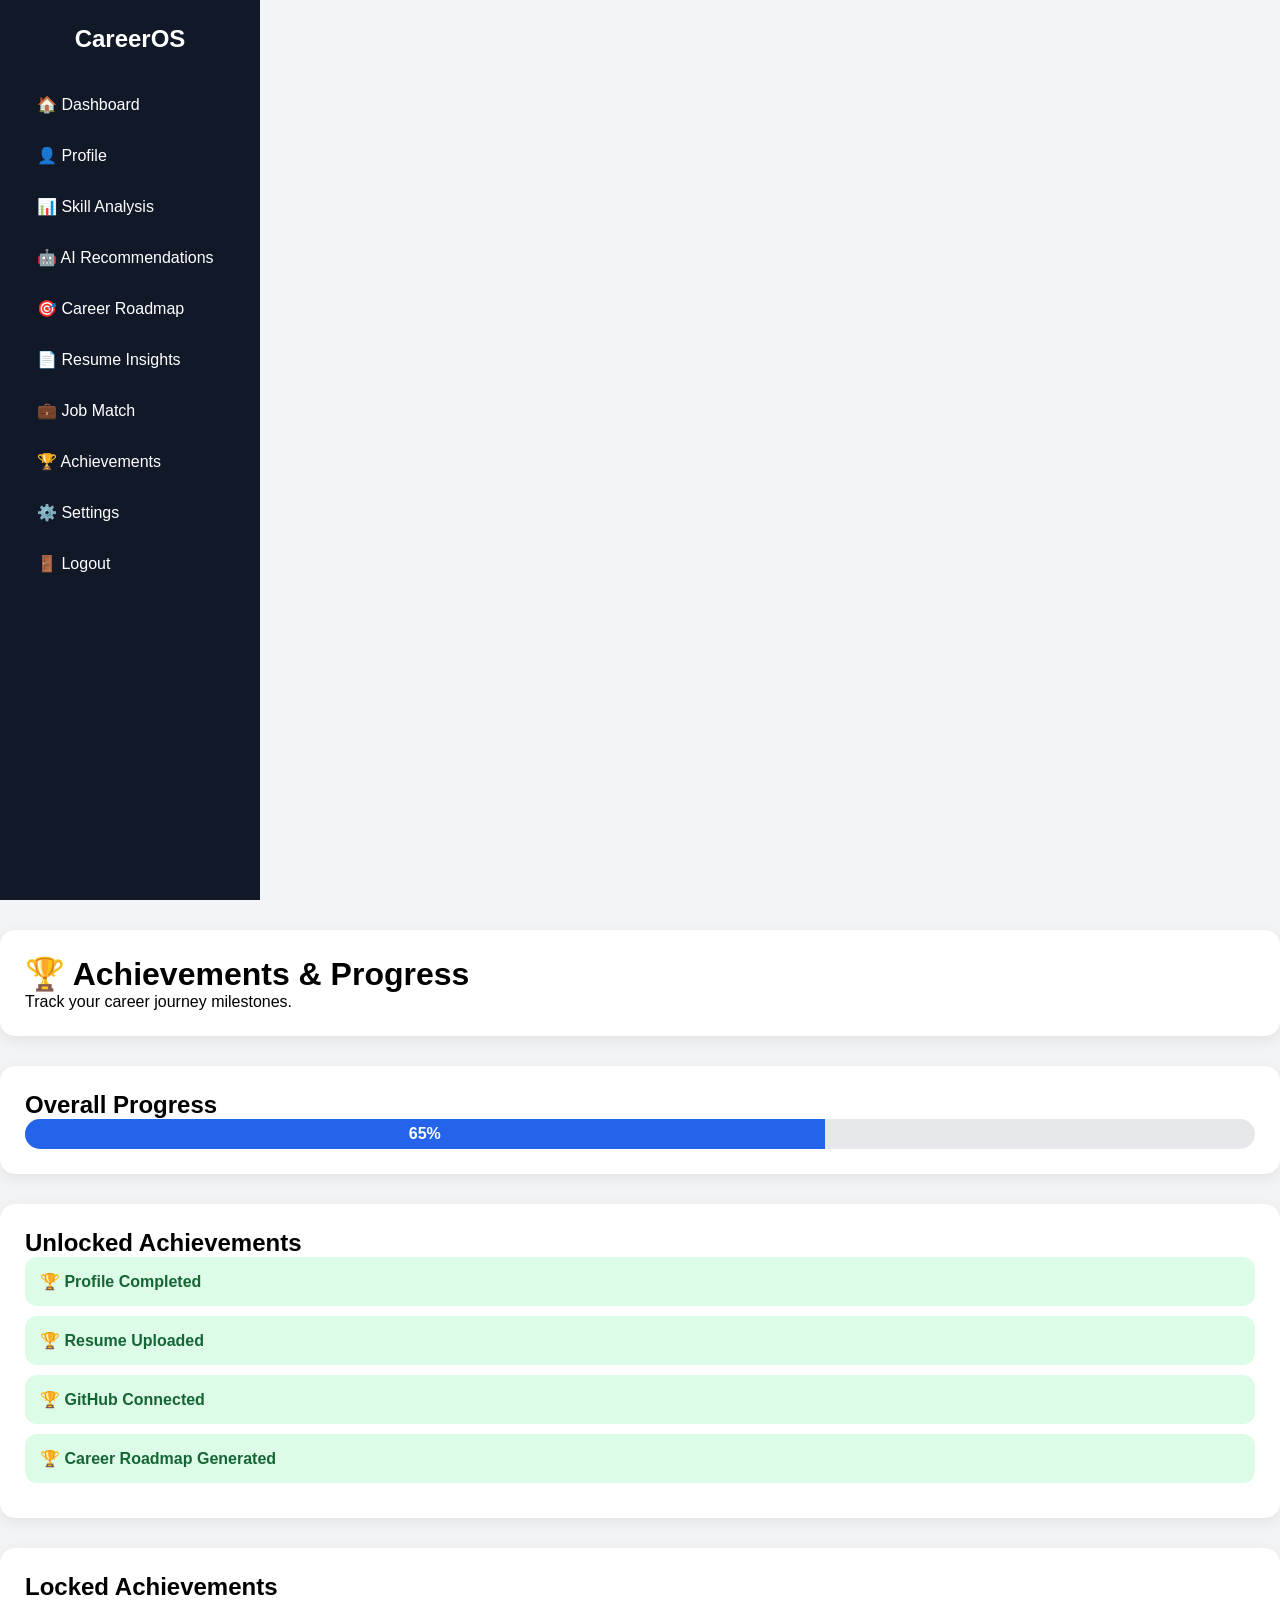
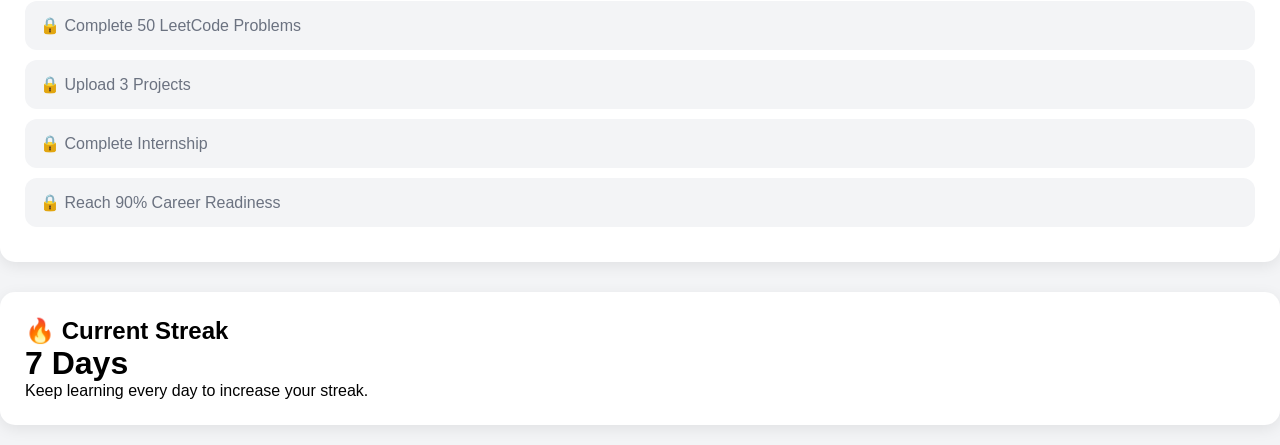
==== achievements.html @ e2b01dc5 "Initial commit" ====
<!DOCTYPE html>
<html lang="en">
<head>

<meta charset="UTF-8">
<meta name="viewport" content="width=device-width, initial-scale=1.0">

<title>CareerOS - Achievements</title>

<link rel="stylesheet" href="css/style.css">

</head>
<body>
    <div class="layout">

    <div class="sidebar">

        <h2>CareerOS</h2>

        <a href="dashboard.html">🏠 Dashboard</a>

        <a href="profile-view.html">👤 Profile</a>

        <a href="skill-analysis.html">📊 Skill Analysis</a>

        <a href="ai-recommendations.html">🤖 AI Recommendations</a>

        <a href="roadmap.html">🎯 Career Roadmap</a>

        <a href="resume-insights.html">📄 Resume Insights</a>

        <a href="job-match.html">💼 Job Match</a>

        <a href="achievements.html">🏆 Achievements</a>

        <a href="settings.html">⚙️ Settings</a>

        <a href="index.html">🚪 Logout</a>

    </div>

    <div class="main-content">

        <!-- Page Content Goes Here -->

    </div>

</div>



    <div class="section">

        <h1>🏆 Achievements & Progress</h1>

        <p>
            Track your career journey milestones.
        </p>

    </div>

    <div class="section">

        <h2>Overall Progress</h2>

        <div class="progress-bar">

            <div class="progress-fill">

                65%

            </div>

        </div>

    </div>

    <div class="section">

        <h2>Unlocked Achievements</h2>

        <div class="achievement-card">

            🏆 Profile Completed

        </div>

        <div class="achievement-card">

            🏆 Resume Uploaded

        </div>

        <div class="achievement-card">

            🏆 GitHub Connected

        </div>

        <div class="achievement-card">

            🏆 Career Roadmap Generated

        </div>

    </div>

    <div class="section">

        <h2>Locked Achievements</h2>

        <div class="locked-card">

            🔒 Complete 50 LeetCode Problems

        </div>

        <div class="locked-card">

            🔒 Upload 3 Projects

        </div>

        <div class="locked-card">

            🔒 Complete Internship

        </div>

        <div class="locked-card">

            🔒 Reach 90% Career Readiness

        </div>

    </div>

    <div class="section">

        <h2>🔥 Current Streak</h2>

        <h1>7 Days</h1>

        <p>
            Keep learning every day to increase your streak.
        </p>

    </div>



</body>
</html>
---- css/style.css ----
*{
    margin:0;
    padding:0;
    box-sizing:border-box;
    font-family:'Segoe UI',sans-serif;
}

body{
    background:#f5f7fb;
}

.container{
    display:flex;
    height:100vh;
}

/* LEFT SIDE */

.left-panel{
    width:50%;
    background:linear-gradient(135deg,#2563eb,#1e3a8a);
    color:white;
    padding:70px;
    display:flex;
    flex-direction:column;
    justify-content:center;
}

.logo{
    font-size:40px;
    font-weight:bold;
    margin-bottom:25px;
}

.left-panel h1{
    font-size:48px;
    line-height:1.2;
    margin-bottom:20px;
}

.left-panel p{
    font-size:18px;
    line-height:1.6;
    margin-bottom:35px;
}

.feature{
    background:rgba(255,255,255,0.12);
    padding:15px;
    border-radius:10px;
    margin-bottom:12px;
}

/* RIGHT SIDE */

.right-panel{
    width:50%;
    display:flex;
    justify-content:center;
    align-items:center;
}

.login-card{
    width:420px;
    background:white;
    padding:40px;
    border-radius:20px;
    box-shadow:0 10px 30px rgba(0,0,0,0.1);
}

.login-card h2{
    text-align:center;
    margin-bottom:10px;
}

.subtitle{
    text-align:center;
    color:gray;
    margin-bottom:25px;
}

input{
    width:100%;
    padding:14px;
    margin-bottom:15px;
    border:1px solid #d1d5db;
    border-radius:10px;
    font-size:15px;
}

.login-btn{
    width:100%;
    padding:14px;
    border:none;
    border-radius:10px;
    background:#2563eb;
    color:white;
    font-size:16px;
    cursor:pointer;
}

.login-btn:hover{
    background:#1d4ed8;
}

.divider{
    text-align:center;
    margin:20px 0;
    color:gray;
}

.google-btn{
    width:100%;
    padding:14px;
    border:1px solid #d1d5db;
    border-radius:10px;
    background:white;
    cursor:pointer;
}

.signup-text{
    text-align:center;
    margin-top:20px;
}

.signup-text a{
    color:#2563eb;
    text-decoration:none;
    font-weight:bold;
}
/* SIGNUP PAGE */

.signup-container{
    height:100vh;
    display:flex;
    justify-content:center;
    align-items:center;
    background:#f5f7fb;
}

.signup-card{
    width:500px;
    background:white;
    padding:40px;
    border-radius:20px;
    box-shadow:0 10px 30px rgba(0,0,0,0.1);
}

.signup-card h2{
    text-align:center;
    margin-bottom:10px;
}

.signup-card .subtitle{
    text-align:center;
    color:gray;
    margin-bottom:25px;
}

.signup-card input{
    width:100%;
    padding:14px;
    margin-bottom:15px;
    border:1px solid #d1d5db;
    border-radius:10px;
}

.signup-card button{
    width:100%;
    padding:14px;
    border:none;
    border-radius:10px;
    background:#2563eb;
    color:white;
    font-size:16px;
    cursor:pointer;
}

.signup-card button:hover{
    background:#1d4ed8;
}
/* PROFILE PAGE */

.profile-container{
    height:100vh;
    display:flex;
    justify-content:center;
    align-items:center;
    background:#f5f7fb;
}

.profile-card{
    width:550px;
    background:white;
    padding:40px;
    border-radius:20px;
    box-shadow:0 10px 30px rgba(0,0,0,0.1);
}

.profile-card h2{
    text-align:center;
    margin-bottom:10px;
}

.profile-card .subtitle{
    text-align:center;
    color:gray;
    margin-bottom:25px;
}

.profile-card input,
.profile-card select{
    width:100%;
    padding:14px;
    margin-bottom:15px;
    border:1px solid #d1d5db;
    border-radius:10px;
    font-size:15px;
}

.profile-card button{
    width:100%;
    padding:14px;
    border:none;
    border-radius:10px;
    background:#2563eb;
    color:white;
    font-size:16px;
    cursor:pointer;
}

.profile-card button:hover{
    background:#1d4ed8;
}
body{
    margin:0;
    padding:0;
    font-family:'Segoe UI',sans-serif;
    background:#f5f7fb;
}

.signup-container{
    height:100vh;
    display:flex;
    justify-content:center;
    align-items:center;
}

.signup-card{
    width:500px;
    background:white;
    padding:40px;
    border-radius:20px;
    box-shadow:0 10px 30px rgba(0,0,0,0.1);
}

.signup-card h2{
    text-align:center;
}

.subtitle{
    text-align:center;
    color:gray;
    margin-bottom:25px;
}

.signup-card input{
    width:100%;
    padding:14px;
    border:1px solid #ccc;
    border-radius:10px;
    margin-bottom:15px;
    font-size:15px;
}

.password-container{
    position:relative;
}

.password-container span{
    position:absolute;
    right:15px;
    top:15px;
    cursor:pointer;
}

.signup-card button{
    width:100%;
    padding:14px;
    background:#2563eb;
    color:white;
    border:none;
    border-radius:10px;
    cursor:pointer;
    font-size:16px;
}

.signup-card button:hover{
    background:#1d4ed8;
}

.signup-text{
    text-align:center;
    margin-top:20px;
}

.signup-text a{
    color:#2563eb;
    text-decoration:none;
}
.error-message{
    color:red;
    font-size:14px;
    margin-top:-10px;
    margin-bottom:10px;
}
.name-row{
    display:flex;
    gap:10px;
    margin-bottom:15px;
}

.name-row input{
    flex:1;
}
.error-message{
    color:red;
    font-size:14px;
    margin-top:-10px;
    margin-bottom:10px;
}

.success-message{
    display:none;
    background:#dcfce7;
    color:#166534;
    border:1px solid #86efac;
    padding:12px;
    border-radius:8px;
    margin-bottom:15px;
    text-align:center;
    font-weight:500;
}
/* PROFILE PAGE */

.profile-container{
    height:100vh;
    display:flex;
    justify-content:center;
    align-items:center;
    background:#f5f7fb;
}

.profile-card{
    width:550px;
    background:white;
    padding:40px;
    border-radius:20px;
    box-shadow:0 10px 30px rgba(0,0,0,0.1);
}

.profile-card h2{
    text-align:center;
    margin-bottom:10px;
}

.profile-card .subtitle{
    text-align:center;
    color:gray;
    margin-bottom:25px;
}

.profile-card input,
.profile-card select{
    width:100%;
    padding:14px;
    margin-bottom:15px;
    border:1px solid #d1d5db;
    border-radius:10px;
    font-size:15px;
    box-sizing:border-box;
}

.profile-card button{
    width:100%;
    padding:14px;
    border:none;
    border-radius:10px;
    background:#2563eb;
    color:white;
    font-size:16px;
    cursor:pointer;
}

.profile-card button:hover{
    background:#1d4ed8;
}
/* CONNECT ACCOUNTS PAGE */

.connect-container{
    height:100vh;
    display:flex;
    justify-content:center;
    align-items:center;
    background:#f5f7fb;
}

.connect-card{
    width:550px;
    background:white;
    padding:40px;
    border-radius:20px;
    box-shadow:0 10px 30px rgba(0,0,0,0.1);
}

.connect-card h2{
    text-align:center;
}

.connect-card .subtitle{
    text-align:center;
    color:gray;
    margin-bottom:25px;
}

.connect-card input{
    width:100%;
    padding:14px;
    margin-bottom:15px;
    border:1px solid #d1d5db;
    border-radius:10px;
    font-size:15px;
    box-sizing:border-box;
}

.connect-card button{
    width:100%;
    padding:14px;
    background:#2563eb;
    color:white;
    border:none;
    border-radius:10px;
    cursor:pointer;
    font-size:16px;
}

.connect-card button:hover{
    background:#1d4ed8;
}
/* DASHBOARD */

.dashboard-container{
    max-width:1200px;
    margin:auto;
    padding:30px;
}

.dashboard-container h1{
    text-align:center;
}

.dashboard-container h3{
    text-align:center;
}

.main-score{
    text-align:center;
}

.score{
    font-size:50px;
    font-weight:bold;
    color:#2563eb;
}

.cards{
    display:grid;
    grid-template-columns:repeat(2,1fr);
    gap:20px;
    margin-top:30px;
}

.score-card{
    background:white;
    padding:25px;
    border-radius:15px;
    box-shadow:0 5px 15px rgba(0,0,0,0.1);
    text-align:center;
}

.section{
    margin-top:30px;
    background:white;
    padding:25px;
    border-radius:15px;
    box-shadow:0 5px 15px rgba(0,0,0,0.1);
}

.roadmap-btn{
    width:100%;
    margin-top:30px;
    padding:15px;
    background:#2563eb;
    color:white;
    border:none;
    border-radius:10px;
    font-size:16px;
    cursor:pointer;
}
.circle{
    width:120px;
    height:120px;

    margin:auto;
    margin-bottom:15px;

    border-radius:50%;

    border:10px solid #2563eb;

    display:flex;
    justify-content:center;
    align-items:center;

    font-size:24px;
    font-weight:bold;

    color:#2563eb;
}
/* CAREER READINESS METER */

.meter{
    width:100%;
    height:35px;

    background:#e5e7eb;

    border-radius:50px;

    overflow:hidden;

    margin-top:20px;
}

.meter-fill{

    width:72%;

    height:100%;

    background:#2563eb;

    color:white;

    display:flex;
    align-items:center;
    justify-content:center;

    font-weight:bold;

    animation:fillMeter 2s ease;
}

.meter-text{

    margin-top:15px;

    color:#555;

    font-size:15px;
}

@keyframes fillMeter{

    from{
        width:0;
    }

    to{
        width:72%;
    }

}
/* SKILL GAP ANALYSIS */

.skill{

    margin-bottom:20px;

}

.skill span{

    display:block;

    margin-bottom:6px;

    font-weight:600;

}

.skill-bar{

    width:100%;

    height:28px;

    background:#e5e7eb;

    border-radius:50px;

    overflow:hidden;

}

.skill-fill{

    height:100%;

    color:white;

    display:flex;

    align-items:center;

    justify-content:flex-end;

    padding-right:10px;

    font-size:14px;

    font-weight:bold;

    background:#2563eb;

}

/* Individual Widths */

.java{
    width:90%;
}

.python{
    width:80%;
}

.sql{
    width:75%;
}

.react{
    width:20%;
}

.aws{
    width:10%;
}

.docker{
    width:10%;
}
/* AI RECOMMENDATIONS */

.recommendation-card{

    margin-top:20px;

    padding:20px;

    border-radius:12px;

    background:#f8fafc;

    border-left:5px solid #2563eb;

}

.recommendation-card h3{

    margin-bottom:10px;

}

.recommendation-card ul{

    padding-left:20px;

}

.recommendation-card li{

    margin-bottom:8px;

}

.job-ready{

    font-size:18px;

    font-weight:bold;

    color:#2563eb;

}
/* CAREER ROADMAP */

.roadmap{

    margin-top:20px;

    position:relative;

    padding-left:30px;

}

.roadmap::before{

    content:"";

    position:absolute;

    left:10px;

    top:0;

    width:4px;

    height:100%;

    background:#2563eb;

}

.roadmap-item{

    display:flex;

    margin-bottom:30px;

    position:relative;

}

.roadmap-dot{

    width:20px;

    height:20px;

    background:#2563eb;

    border-radius:50%;

    position:absolute;

    left:-29px;

}

.success{

    background:green;
}

.roadmap-content{

    background:#f8fafc;

    padding:15px;

    border-radius:10px;

    width:100%;

    box-shadow:0 3px 10px rgba(0,0,0,0.05);

}

.roadmap-content h3{

    margin-bottom:5px;

}
/* PROFILE HEADER */

.profile-header{

    background:#111827;

    color:white;

    padding:30px;

    border-radius:20px;

    display:flex;

    align-items:center;

    gap:30px;

    margin-bottom:30px;

    box-shadow:0 10px 25px rgba(0,0,0,0.2);

}

.profile-avatar{

    width:100px;

    height:100px;

    border-radius:50%;

    background:#2563eb;

    display:flex;

    justify-content:center;

    align-items:center;

    font-size:32px;

    font-weight:bold;

}

.profile-info h1{

    margin-bottom:10px;

}

.profile-info p{

    margin:6px 0;

    color:#d1d5db;

}
.dashboard-container{

    max-width:1100px;

    margin:auto;

    padding:30px;
}

.welcome-card,
.readiness-card,
.mission-card{

    background:white;

    padding:25px;

    border-radius:15px;

    margin-bottom:20px;

    box-shadow:0 4px 15px rgba(0,0,0,0.08);
}

.stats-grid{

    display:grid;

    grid-template-columns:repeat(3,1fr);

    gap:20px;
}

.stat-card{

    background:white;

    padding:20px;

    border-radius:15px;

    text-align:center;

    box-shadow:0 4px 15px rgba(0,0,0,0.08);
}

.stat-card h3{

    margin-bottom:10px;
}

.stat-card p{

    font-size:28px;

    font-weight:bold;

    color:#2563eb;
}
.profile-view-card{

    background:white;

    padding:30px;

    border-radius:20px;

    box-shadow:0 4px 15px rgba(0,0,0,0.08);

    max-width:900px;

    margin:auto;
}

.profile-section{

    margin-top:25px;

    padding:20px;

    background:#f8fafc;

    border-radius:12px;
}

.profile-section h3{

    margin-bottom:15px;

    color:#2563eb;
}

.profile-section p{

    margin:10px 0;

    font-size:16px;
}
.section{

    background:white;

    padding:25px;

    border-radius:15px;

    margin-bottom:20px;

    box-shadow:0 4px 15px rgba(0,0,0,0.08);
}

.skill-tag{

    display:inline-block;

    background:#dcfce7;

    color:#166534;

    padding:10px 15px;

    border-radius:30px;

    margin:5px;

    font-weight:600;
}

.missing-tag{

    display:inline-block;

    background:#fee2e2;

    color:#991b1b;

    padding:10px 15px;

    border-radius:30px;

    margin:5px;

    font-weight:600;
}
.recommend-list{

    padding-left:25px;

}

.recommend-list li{

    margin-bottom:12px;

    font-size:16px;

}
.roadmap{

    margin-top:20px;

    position:relative;

    padding-left:30px;

}

.roadmap::before{

    content:"";

    position:absolute;

    left:10px;

    top:0;

    width:4px;

    height:100%;

    background:#2563eb;

}

.roadmap-item{

    position:relative;

    margin-bottom:30px;

}

.roadmap-dot{

    width:20px;

    height:20px;

    border-radius:50%;

    background:#2563eb;

    position:absolute;

    left:-29px;

}

.success{

    background:green;
}

.roadmap-content{

    background:white;

    padding:20px;

    border-radius:15px;

    box-shadow:0 4px 15px rgba(0,0,0,0.08);

}
.match-score{

    width:150px;

    height:150px;

    border-radius:50%;

    background:#2563eb;

    color:white;

    display:flex;

    justify-content:center;

    align-items:center;

    font-size:36px;

    font-weight:bold;

    margin:auto;
}
.progress-bar{

    width:100%;

    height:30px;

    background:#e5e7eb;

    border-radius:30px;

    overflow:hidden;

}

.progress-fill{

    width:65%;

    height:100%;

    background:#2563eb;

    color:white;

    text-align:center;

    line-height:30px;

    font-weight:bold;

}

.achievement-card{

    background:#dcfce7;

    color:#166534;

    padding:15px;

    border-radius:12px;

    margin-bottom:10px;

    font-weight:600;

}

.locked-card{

    background:#f3f4f6;

    color:#6b7280;

    padding:15px;

    border-radius:12px;

    margin-bottom:10px;

}
.layout{

    display:flex;

    min-height:100vh;
}

.sidebar{

    width:260px;

    background:#111827;

    color:white;

    padding:25px;

    position:fixed;

    height:100%;
}

.sidebar h2{

    margin-bottom:30px;

    text-align:center;
}

.sidebar a{

    display:block;

    color:white;

    text-decoration:none;

    padding:12px;

    margin-bottom:8px;

    border-radius:8px;

    transition:0.3s;
}

.sidebar a:hover{

    background:#2563eb;
}

.main-content{

    margin-left:280px;

    padding:30px;

    width:calc(100% - 280px);

    box-sizing:border-box;
}
.dark-mode{

    background:#0f172a;

    color:white;
}

.dark-mode .section{

    background:#1e293b;

    color:white;
}
body{

    margin:0;

    background:#f3f4f6;
}
.menu-btn{

    display:none;

    position:fixed;

    top:15px;

    left:15px;

    z-index:1000;

    padding:10px 15px;

    font-size:22px;
}

@media(max-width:768px){

    .menu-btn{

        display:block;
    }

    .sidebar{

        transform:translateX(-100%);
        transition:0.3s;
    }

    .sidebar.show{

        transform:translateX(0);
    }

    .main-content{

        margin-left:0;
        width:100%;
    }
}
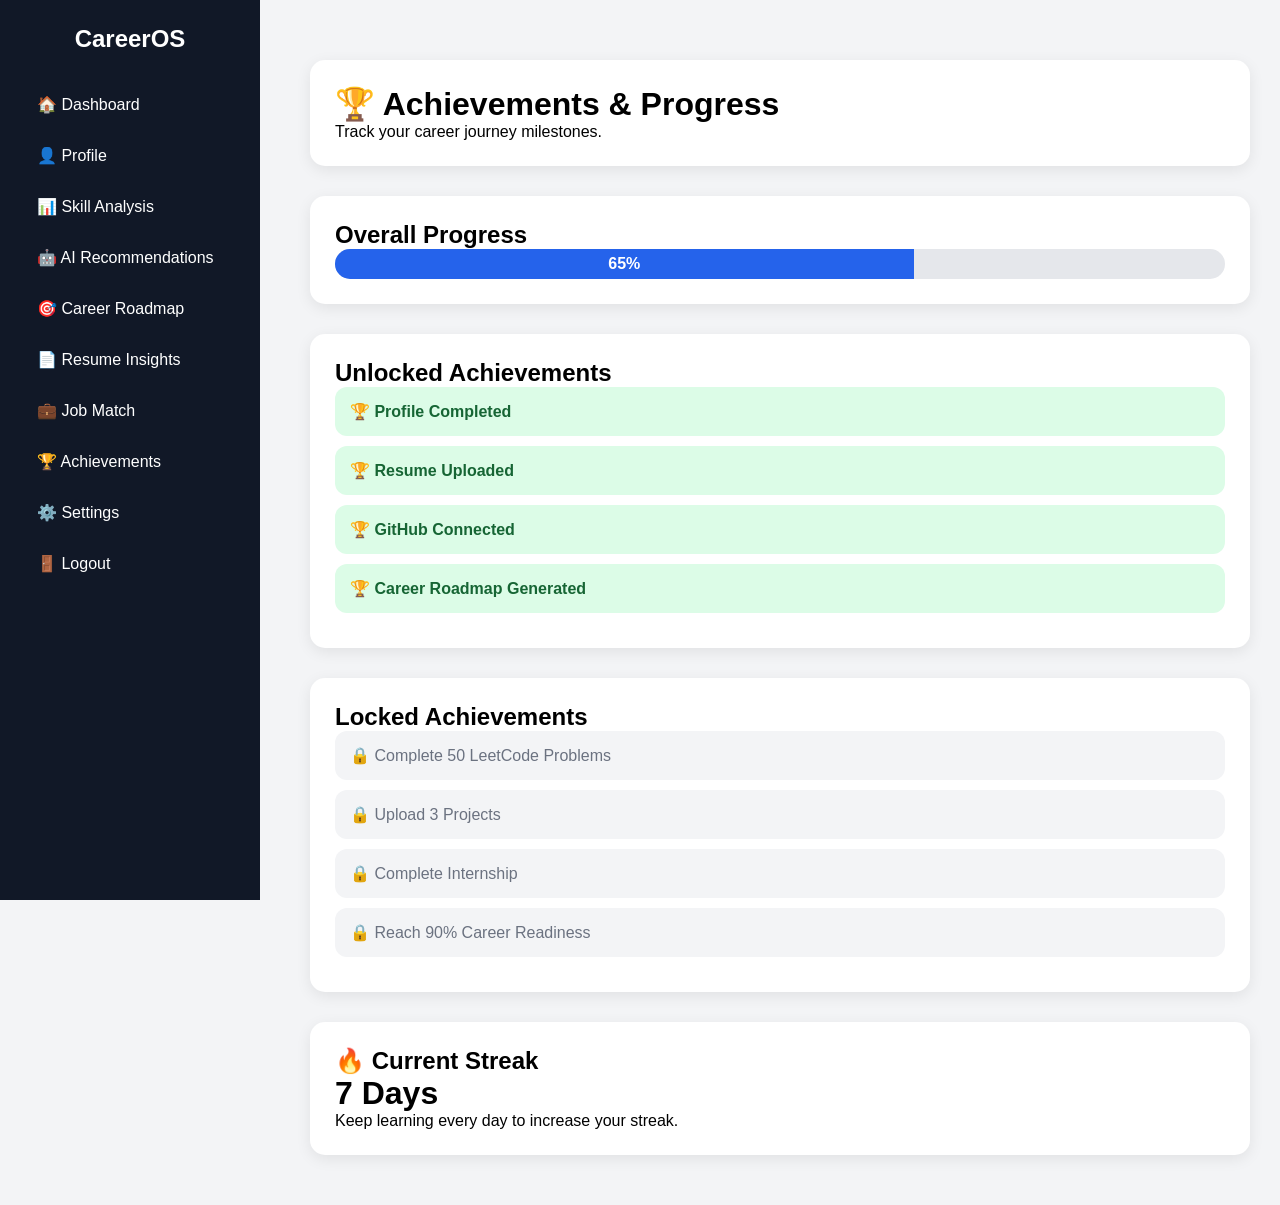
==== commit 8682ef3c: "Update UI changes" ====
--- a/achievements.html
+++ b/achievements.html
@@ -41,15 +41,7 @@
 
     <div class="main-content">
 
-        <!-- Page Content Goes Here -->
-
-    </div>
-
-</div>
-
-
-
-    <div class="section">
+       <div class="section">
 
         <h1>🏆 Achievements & Progress</h1>
 
@@ -147,7 +139,13 @@
 
     </div>
 
+    </div>
 
+</div>
+
+
+
+    
 
 </body>
 </html>
